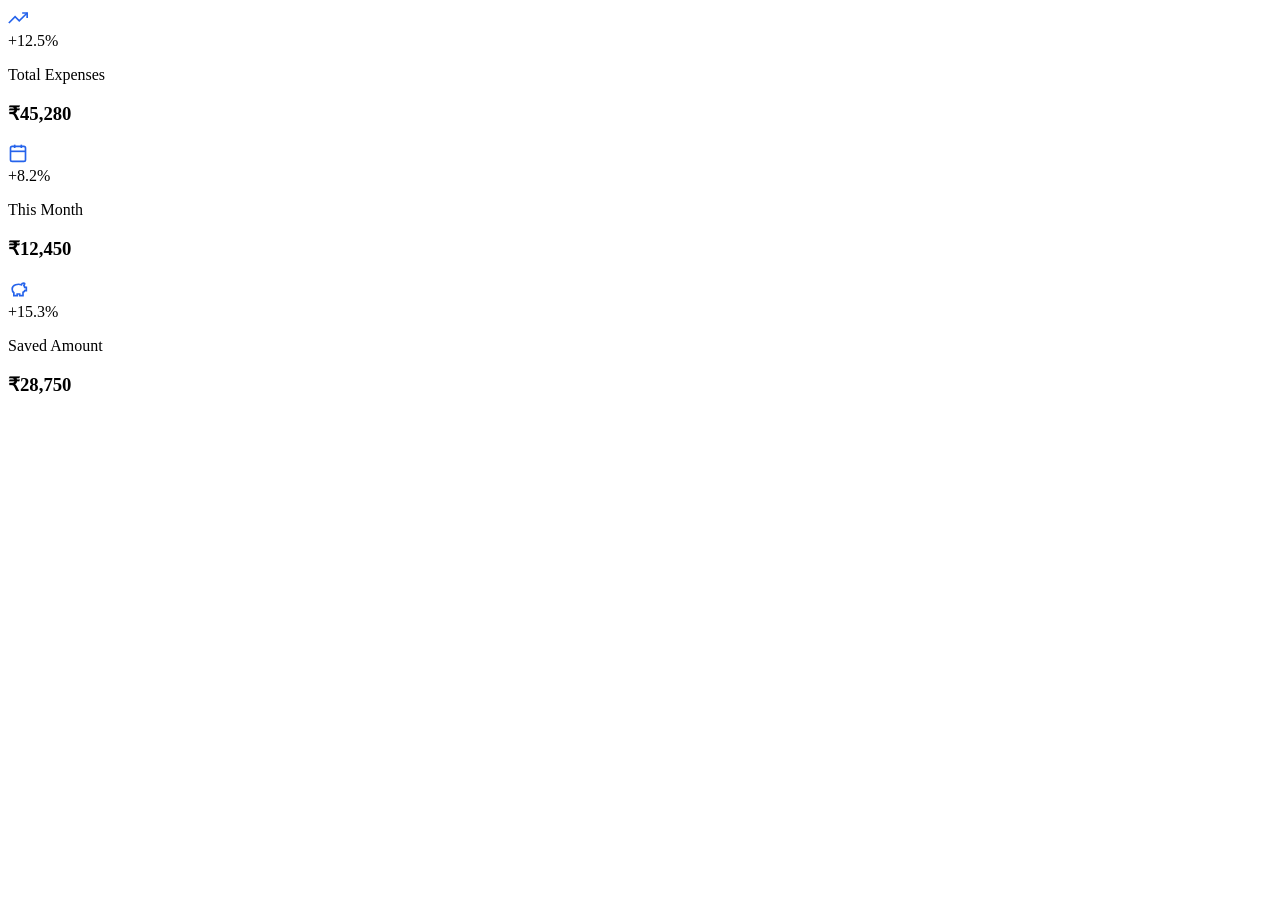
==== analytics.html @ 5becf005 "k" ====
<!doctype html>
<html lang="en">
    <link rel="stylesheet" href="analytics.css">
    <main class="analytics-container">
        <div class="analytics-section">
            <div class="stat-card">
              <div class="card-header">
                <div class="icon-box blue-bg">
                  <svg width="20" height="20" viewBox="0 0 24 24" fill="none" stroke="#2563eb" stroke-width="2"><polyline points="23 6 13.5 15.5 8.5 10.5 1 18"></polyline><polyline points="17 6 23 6 23 12"></polyline></svg>
                </div>
                <span class="percentage">+12.5%</span>
              </div>
              <div class="card-body">
                <p class="label">Total Expenses</p>
                <h3 class="value">₹45,280</h3>
              </div>
            </div>
            <div class="stat-card">
              <div class="card-header">
                <div class="icon-box blue-bg">
                  <svg width="20" height="20" viewBox="0 0 24 24" fill="none" stroke="#2563eb" stroke-width="2"><rect x="3" y="4" width="18" height="18" rx="2" ry="2"></rect><line x1="16" y1="2" x2="16" y2="6"></line><line x1="8" y1="2" x2="8" y2="6"></line><line x1="3" y1="10" x2="21" y2="10"></line></svg>
                </div>
                <span class="percentage">+8.2%</span>
              </div>
              <div class="card-body">
                <p class="label">This Month</p>
                <h3 class="value">₹12,450</h3>
              </div>
            </div>
            <div class="stat-card">
              <div class="card-header">
                <div class="icon-box blue-bg">
                  <svg width="20" height="20" viewBox="0 0 24 24" fill="none" stroke="#2563eb" stroke-width="2"><path d="M19 5c-1.5 0-2.8 1.4-3 2-3.5-1.5-11-.3-11 5 0 1.8 0 3 2 4.5V20h4v-2h3v2h4v-4c1-.5 1.7-1 2-2h2v-4h-2c0-1-.5-1.5-1-2 .5-.5 1-1 1-2.5z"></path></svg>
                </div>
                <span class="percentage green">+15.3%</span>
              </div>
              <div class="card-body">
                <p class="label">Saved Amount</p>
                <h3 class="value">₹28,750</h3>
              </div>
            </div>
          </div>
          
          
    </main>
</html>
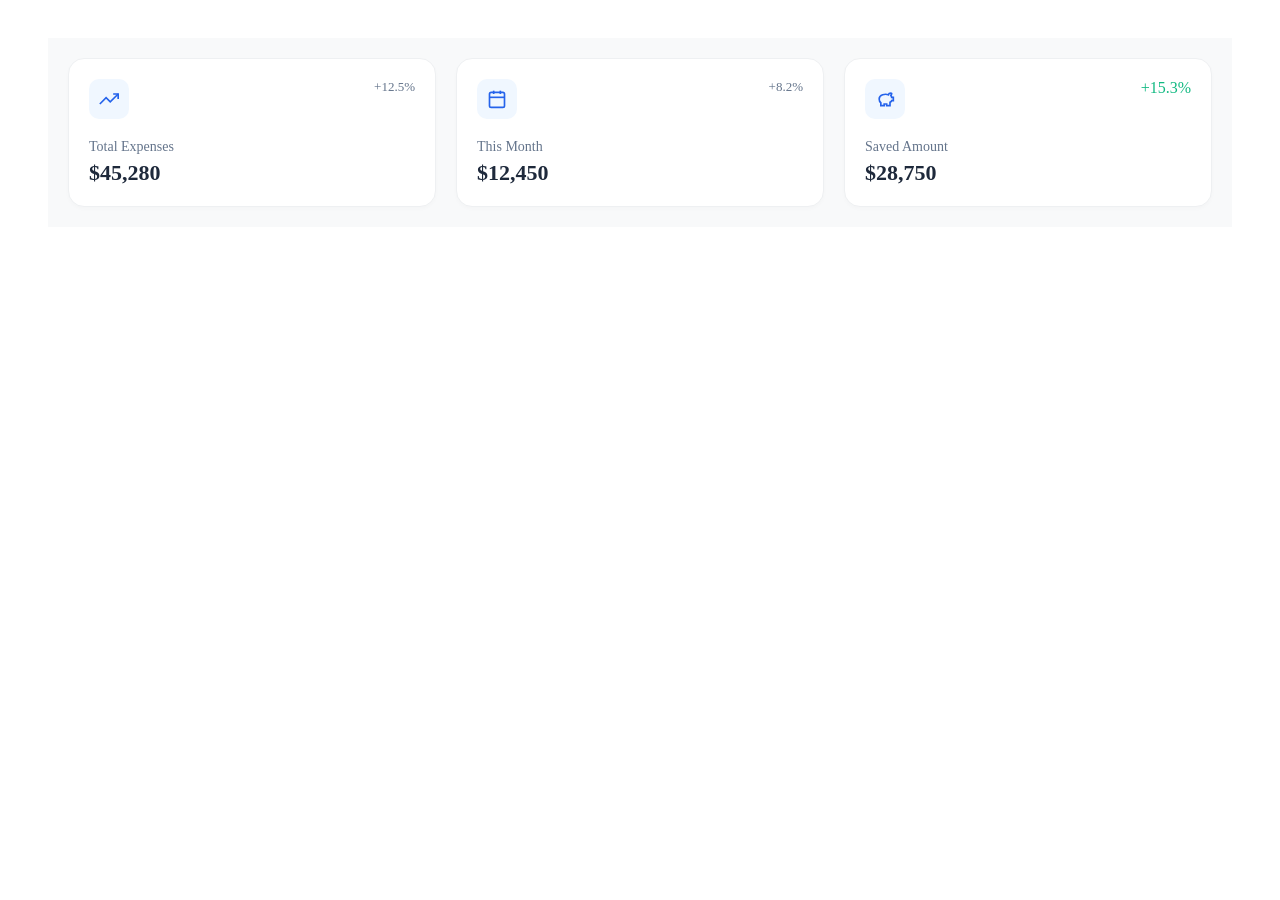
==== commit b27a33f1: "a" ====
--- a/analytics.html
+++ b/analytics.html
@@ -1,6 +1,6 @@
 <!doctype html>
 <html lang="en">
-    <link rel="stylesheet" href="analytics.css">
+    <link rel="stylesheet" href="styles/analytics.css">
     <main class="analytics-container">
         <div class="analytics-section">
             <div class="stat-card">
@@ -12,7 +12,7 @@
               </div>
               <div class="card-body">
                 <p class="label">Total Expenses</p>
-                <h3 class="value">₹45,280</h3>
+                <h3 class="value">$45,280</h3>
               </div>
             </div>
             <div class="stat-card">
@@ -24,7 +24,7 @@
               </div>
               <div class="card-body">
                 <p class="label">This Month</p>
-                <h3 class="value">₹12,450</h3>
+                <h3 class="value">$12,450</h3>
               </div>
             </div>
             <div class="stat-card">
@@ -32,11 +32,11 @@
                 <div class="icon-box blue-bg">
                   <svg width="20" height="20" viewBox="0 0 24 24" fill="none" stroke="#2563eb" stroke-width="2"><path d="M19 5c-1.5 0-2.8 1.4-3 2-3.5-1.5-11-.3-11 5 0 1.8 0 3 2 4.5V20h4v-2h3v2h4v-4c1-.5 1.7-1 2-2h2v-4h-2c0-1-.5-1.5-1-2 .5-.5 1-1 1-2.5z"></path></svg>
                 </div>
-                <span class="percentage green">+15.3%</span>
+                <span class="green">+15.3%</span>
               </div>
               <div class="card-body">
                 <p class="label">Saved Amount</p>
-                <h3 class="value">₹28,750</h3>
+                <h3 class="value">$28,750</h3>
               </div>
             </div>
           </div>
--- a/styles/analytics.css
+++ b/styles/analytics.css
@@ -0,0 +1,65 @@
+.analytics-container {
+  padding: 30px 40px;
+  max-width: 1200px;
+  margin: 0 auto;
+}
+.analytics-section {
+    display: flex;
+    gap: 20px;
+    padding: 20px;
+    background-color: #f8f9fa;
+  }
+  
+  .stat-card {
+    flex: 1; 
+    background: #ffffff;
+    border: 1px solid #eef0f2;
+    border-radius: 16px;
+    padding: 20px;
+    box-shadow: 0 2px 4px rgba(0,0,0,0.02); 
+  }
+  
+  .card-header {
+    display: flex;
+    justify-content: space-between;
+    align-items: flex-start;
+    margin-bottom: 20px;
+  }
+
+  .icon-box {
+    width: 40px;
+    height: 40px;
+    display: flex;
+    justify-content: center;
+    align-items: center;
+    border-radius: 10px;
+  }
+  
+  .blue-bg {
+    background-color: #f0f7ff;
+  }
+  
+  .percentage {
+    font-size: 13px;
+    color: #64748b;
+    font-weight: 500;
+  }
+  
+  .green {
+    color: #10b981;
+  }
+  
+  .card-body .label {
+    color: #64748b;
+    font-size: 14px;
+    margin: 0 0 5px 0;
+  }
+  
+  .card-body .value {
+    color: #1e293b;
+    font-size: 22px;
+    font-weight: 700;
+    margin: 0;
+  }
+  
+  
